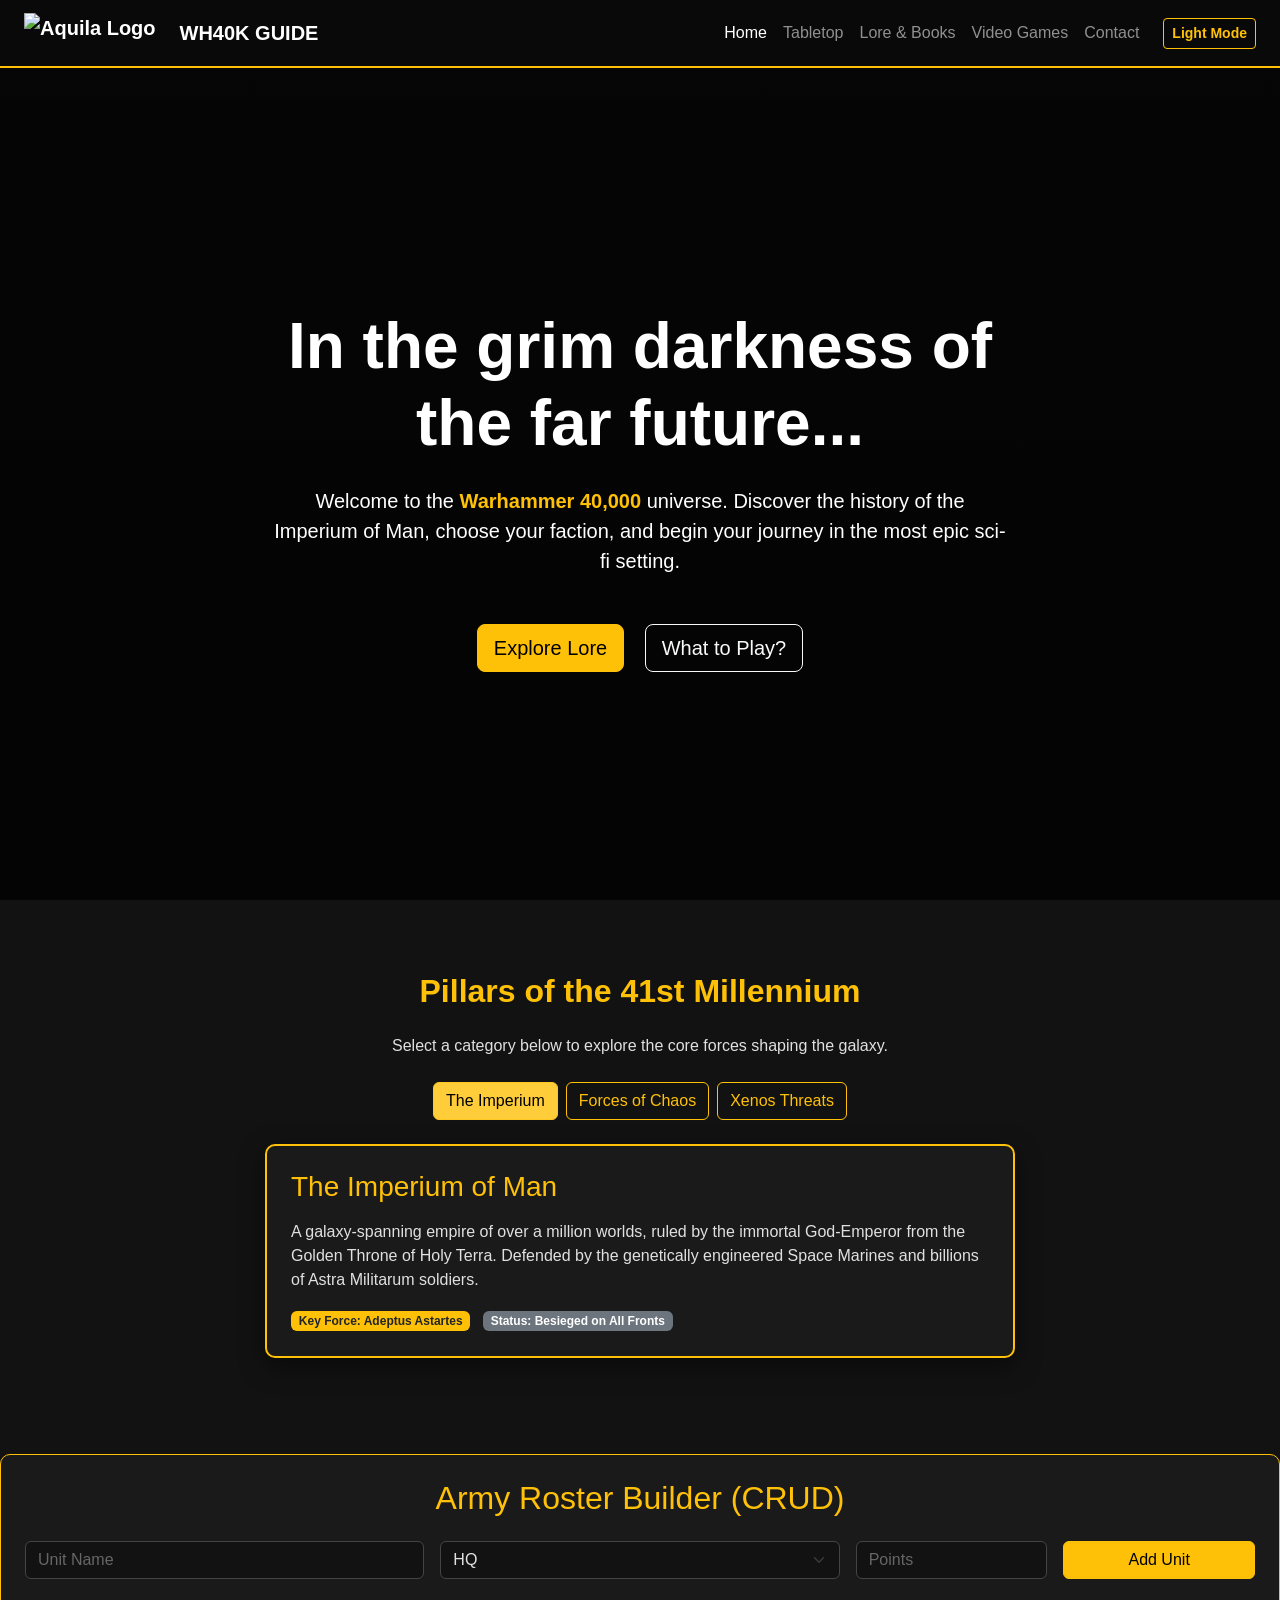
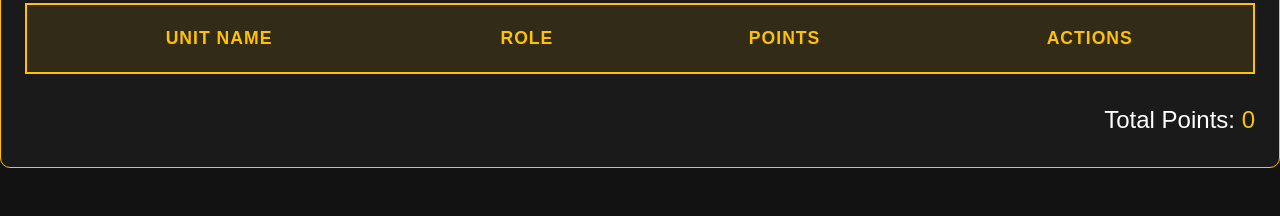
==== index.html @ 2de20d16 "final project changes" ====
<!DOCTYPE html>
<html lang="en">
<head>
    <meta charset="UTF-8">
    <meta name="viewport" content="width=device-width, initial-scale=1.0">
    <title>Warhammer 40,000 | Beginner's Guide</title>
    <link href="https://cdn.jsdelivr.net/npm/bootstrap@5.3.2/dist/css/bootstrap.min.css" rel="stylesheet">
    <link rel="stylesheet" href="css/style.css">
</head>
<body>

    <header>
        <nav class="navbar navbar-expand-lg navbar-dark fixed-top custom-navbar">
            <div class="container-fluid px-4"> 
                <a class="navbar-brand fw-bold d-flex align-items-center" href="index.html">
                    <img src="images/Aquila.jpg" alt="Aquila Logo" height="30" class="me-4"> 
                    WH40K GUIDE
                </a>
                
                <button class="navbar-toggler" type="button" data-bs-toggle="collapse" data-bs-target="#navbarNav">
                    <span class="navbar-toggler-icon"></span>
                </button>
                
                <div class="collapse navbar-collapse" id="navbarNav">
                    <ul class="navbar-nav ms-auto align-items-lg-center">
                        <li class="nav-item"><a class="nav-link active" href="index.html">Home</a></li>
                        <li class="nav-item"><a class="nav-link" href="tabletop.html">Tabletop</a></li>
                        <li class="nav-item"><a class="nav-link" href="lore.html">Lore & Books</a></li>
                        <li class="nav-item"><a class="nav-link" href="games.html">Video Games</a></li>
                        <li class="nav-item"><a class="nav-link" href="contact.html">Contact</a></li>
                        <li class="nav-item ms-lg-3 mt-2 mt-lg-0">
                            <button id="themeToggleBtn" class="btn btn-sm btn-outline-warning fw-bold">Light Mode</button>
                        </li>
                    </ul>
                </div>
            </div>
        </nav>
    </header>

    <main>
        <section class="hero-section d-flex align-items-center text-center">
            <div class="container">
                <div class="row justify-content-center">
                    <div class="col-lg-8">
                        <h1 class="display-3 fw-bold text-white mb-4">In the grim darkness of the far future...</h1>
                        <p class="lead text-white mb-5">
                            Welcome to the <span class="highlight">Warhammer 40,000</span> universe. 
                            Discover the history of the Imperium of Man, choose your faction, and begin your journey in the most epic sci-fi setting.
                        </p>
                        <div>
                            <a href="lore.html" class="btn btn-warning btn-lg me-3">Explore Lore</a>
                            <a href="games.html" class="btn btn-outline-light btn-lg">What to Play?</a>
                        </div>
                    </div>
                </div>
            </div>
        </section>

        <section class="container py-5 my-4">
            <h2 class="text-warning text-center fw-bold mb-4">Pillars of the 41st Millennium</h2>
            <p class="text-center mb-4">Select a category below to explore the core forces shaping the galaxy.</p>

            <div class="d-flex justify-content-center flex-wrap gap-2 mb-4" id="loreTabs">
                <button class="btn btn-warning lore-tab-btn active" data-tab="imperium">The Imperium</button>
                <button class="btn btn-outline-warning lore-tab-btn" data-tab="chaos">Forces of Chaos</button>
                <button class="btn btn-outline-warning lore-tab-btn" data-tab="xenos">Xenos Threats</button>
            </div>

            <div class="tab-display-card p-4 mx-auto" id="tabContentBox">
                <h3 class="text-warning mb-3" id="tabTitle">The Imperium of Man</h3>
                <p id="tabDescription">A galaxy-spanning empire of over a million worlds, ruled by the immortal God-Emperor from the Golden Throne of Holy Terra. Defended by the genetically engineered Space Marines and billions of Astra Militarum soldiers.</p>
                <div class="mt-3">
                    <span class="badge bg-warning text-dark me-2" id="tabKeyUnit">Key Force: Adeptus Astartes</span>
                    <span class="badge bg-secondary" id="tabStatus">Status: Besieged on All Fronts</span>
                </div>
            </div>
        </section>

        <section class="mt-5 mb-5 p-4" style="background-color: #1a1a1a; border: 1px solid #ffc107; border-radius: 10px;">
            <h2 class="text-warning text-center mb-4">Army Roster Builder (CRUD)</h2>
            <form id="rosterForm" class="row g-3 mb-4">
                <input type="hidden" id="unitId">
                <div class="col-md-4">
                    <input type="text" id="unitName" class="form-control custom-input" placeholder="Unit Name" required>
                </div>
                <div class="col-md-4">
                    <select id="unitRole" class="form-select custom-input" required>
                        <option value="HQ">HQ</option>
                        <option value="Troops">Troops</option>
                        <option value="Elites">Elites</option>
                        <option value="Heavy Support">Heavy Support</option>
                    </select>
                </div>
                <div class="col-md-2">
                    <input type="number" id="unitPoints" class="form-control custom-input" placeholder="Points" required>
                </div>
                <div class="col-md-2">
                    <button type="submit" class="btn btn-warning w-100" id="saveUnitBtn">Add Unit</button>
                </div>
            </form>
            <div class="table-responsive">
                <table class="table table-dark table-hover custom-table text-center">
                    <thead>
                        <tr>
                            <th>Unit Name</th>
                            <th>Role</th>
                            <th>Points</th>
                            <th>Actions</th>
                        </tr>
                    </thead>
                    <tbody id="rosterTableBody"></tbody>
                </table>
            </div>
            <h4 class="text-white text-end mt-3">Total Points: <span id="totalPoints" class="text-warning">0</span></h4>
        </section>
    </main>

    <script src="https://code.jquery.com/jquery-3.7.1.min.js"></script>
    <script src="https://cdn.jsdelivr.net/npm/bootstrap@5.3.2/dist/js/bootstrap.bundle.min.js"></script>
    <script src="js/script.js"></script>
    
</body>
</html>
---- css/style.css ----
body {
    font-family: 'Segoe UI', Tahoma, Geneva, Verdana, sans-serif;
    background-color: #121212;
    color: #e0e0e0;
    transition: background-color 0.3s ease, color 0.3s ease;
}

body.light-theme {
    background-color: #f4efe6;
    color: #1f1f1f;
}

body.light-theme h1,
body.light-theme p.lead {
    color: #1f1f1f !important;
}

body.light-theme .hero-section h1,
body.light-theme .hero-section p.lead {
    color: #ffffff !important;
}

body.light-theme .game-card,
body.light-theme .contact-form-container,
body.light-theme .tab-display-card,
body.light-theme .reading-list-panel,
body.light-theme .filter-bar,
body.light-theme .faction-details {
    background-color: #ffffff;
    color: #1f1f1f;
    border-color: #b8860b;
}

body.light-theme .game-content p {
    color: #333333;
}

body.light-theme .custom-input {
    background-color: #fffdf9;
    color: #1f1f1f;
    border-color: #aaa;
}

.custom-navbar {
    background-color: rgba(10, 10, 10, 0.9);
    backdrop-filter: blur(5px);
    border-bottom: 2px solid #ffc107;
}

.hero-section {
    height: 100vh; 
    background: linear-gradient(rgba(0, 0, 0, 0.7), rgba(0, 0, 0, 0.8)), url('https://assets.warhammer-community.com/art_spacemarines-oct03-image16-l3uo2idymc.jpg') no-repeat center center/cover;
    padding-top: 80px;
}

.custom-navbar img {
    height: 40px;
    width: auto;
    display: block;
}

.highlight {
    color: #ffc107;
    font-weight: bold;
}

.tab-display-card {
    max-width: 750px;
    background-color: #1a1a1a;
    border: 2px solid #ffc107;
    border-radius: 10px;
    box-shadow: 0 8px 24px rgba(0, 0, 0, 0.5);
}

@media (max-width: 768px) {
    .hero-section h1 {
        font-size: 2.5rem;
    }
    
    .hero-section .btn {
        display: block;
        margin-bottom: 15px;
        width: 100%; 
    }
    
    .hero-section .me-3 {
        margin-right: 0 !important; 
    }
}

.tabletop-grid {
    display: grid;
    grid-template-columns: repeat(3, 1fr);
    gap: 25px; 
    margin-bottom: 40px;
}

.grid-item {
    position: relative;
    overflow: hidden;
    border-radius: 10px;
    border: 2px solid #ffc107;
    aspect-ratio: 1 / 1;
    background-color: #1a1a1a;
    cursor: pointer;
}

.grid-item img {
    width: 100%;
    height: 100%;
    object-fit: cover;
    transition: transform 0.4s ease;
}

.grid-caption {
    position: absolute;
    bottom: 0;
    left: 0;
    width: 100%;
    background: rgba(0, 0, 0, 0.85);
    color: #ffc107;
    text-align: center;
    padding: 15px;
    font-weight: bold;
    font-size: 1.2rem;
    text-transform: uppercase;
    transform: translateY(100%);
    transition: transform 0.4s ease;
}

.grid-item:hover img {
    transform: scale(1.1); 
}

.grid-item:hover .grid-caption {
    transform: translateY(0);
}

.faction-details {
    display: none;
    background-color: #1a1a1a;
    border: 1px solid #ffc107;
    border-radius: 8px;
    font-size: 0.95rem;
}

.lightbox-overlay {
    display: none;
    position: fixed;
    top: 0;
    left: 0;
    width: 100%;
    height: 100%;
    background-color: rgba(0, 0, 0, 0.9);
    z-index: 2000;
    justify-content: center;
    align-items: center;
    padding: 20px;
}

.lightbox-box img {
    max-width: 90vw;
    max-height: 75vh;
    border: 3px solid #ffc107;
    border-radius: 10px;
    object-fit: contain;
}

@media (max-width: 768px) {
    .tabletop-grid {
        grid-template-columns: 1fr;
    }
}

.caption-link {
    color: #ffc107; 
    text-decoration: none;
    transition: color 0.3s ease;
}

.caption-link:hover {
    color: #ffffff;
    text-decoration: underline; 
}

.custom-table {
    border: 2px solid #ffc107;
}

.custom-table th {
    background-color: rgba(255, 193, 7, 0.1) !important;
    color: #ffc107 !important;
    text-transform: uppercase;
    font-size: 1.1rem;
    letter-spacing: 1px;
    border-bottom: 2px solid #ffc107 !important;
}

.custom-table td, .custom-table th {
    border-color: rgba(255, 193, 7, 0.2);
    padding: 20px 15px;
}

.custom-table tbody tr:hover td {
    background-color: rgba(255, 193, 7, 0.05) !important;
}

.reading-list-panel,
.filter-bar {
    background-color: #1a1a1a;
    border: 1px solid #ffc107;
    border-radius: 10px;
}

.reading-item {
    background-color: #121212;
    color: #e0e0e0;
    border: 1px solid #333;
}

.reading-item.completed-book span {
    text-decoration: line-through;
    color: #888;
}

.games-container {
    display: flex;
    flex-wrap: wrap; 
    justify-content: center;
    gap: 30px;
}

.game-card {
    display: flex;
    flex-direction: column;
    width: 350px;
    background-color: #1a1a1a;
    border: 1px solid #333;
    border-radius: 10px;
    overflow: hidden;
    transition: transform 0.3s ease, box-shadow 0.3s ease, border-color 0.3s ease;
}

.game-card:hover {
    transform: translateY(-10px);
    box-shadow: 0 10px 20px rgba(255, 193, 7, 0.2);
    border-color: #ffc107;
}

.game-img {
    width: 100%;
    height: 200px;
    object-fit: cover;
}

.game-content {
    display: flex;
    flex-direction: column;
    padding: 20px;
    flex-grow: 1;
}

.game-content p {
    color: #cccccc;
    font-size: 0.95rem;
    line-height: 1.6;
}

.contact-form-container {
    background-color: #1a1a1a;
    padding: 40px;
    border-radius: 10px;
    border: 1px solid #333;
    box-shadow: 0 10px 30px rgba(0, 0, 0, 0.5);
}

.custom-input {
    background-color: #121212;
    border: 1px solid #444;
    color: #e0e0e0;
}

.custom-input::placeholder {
    color: #666;
}

.custom-input:focus {
    background-color: #121212;
    border-color: #ffc107;
    box-shadow: 0 0 0 0.25rem rgba(255, 193, 7, 0.25);
    color: #fff;
}

.custom-input option {
    background-color: #121212;
    color: #e0e0e0;
}

.input-error-border {
    border-color: #dc3545 !important;
}

.input-valid-border {
    border-color: #198754 !important;
}

.validation-error {
    color: #ff6b6b;
    font-size: 0.875rem;
    margin-top: 5px;
    min-height: 20px;
}

.success-banner {
    background-color: rgba(25, 135, 84, 0.2);
    border: 1px solid #198754;
    color: #75b798;
    padding: 15px;
    border-radius: 8px;
    text-align: center;
    font-weight: bold;
}


.api-book-card {
    background-color: #121212;
    border: 1px solid #333;
    border-radius: 8px;
    padding: 15px;
    height: 100%;
    display: flex;
    flex-direction: column;
}
.api-book-card h5 {
    color: #ffc107;
    margin-bottom: 10px;
}
.api-book-card p {
    font-size: 0.9rem;
    color: #ccc;
    margin-bottom: 5px;
}
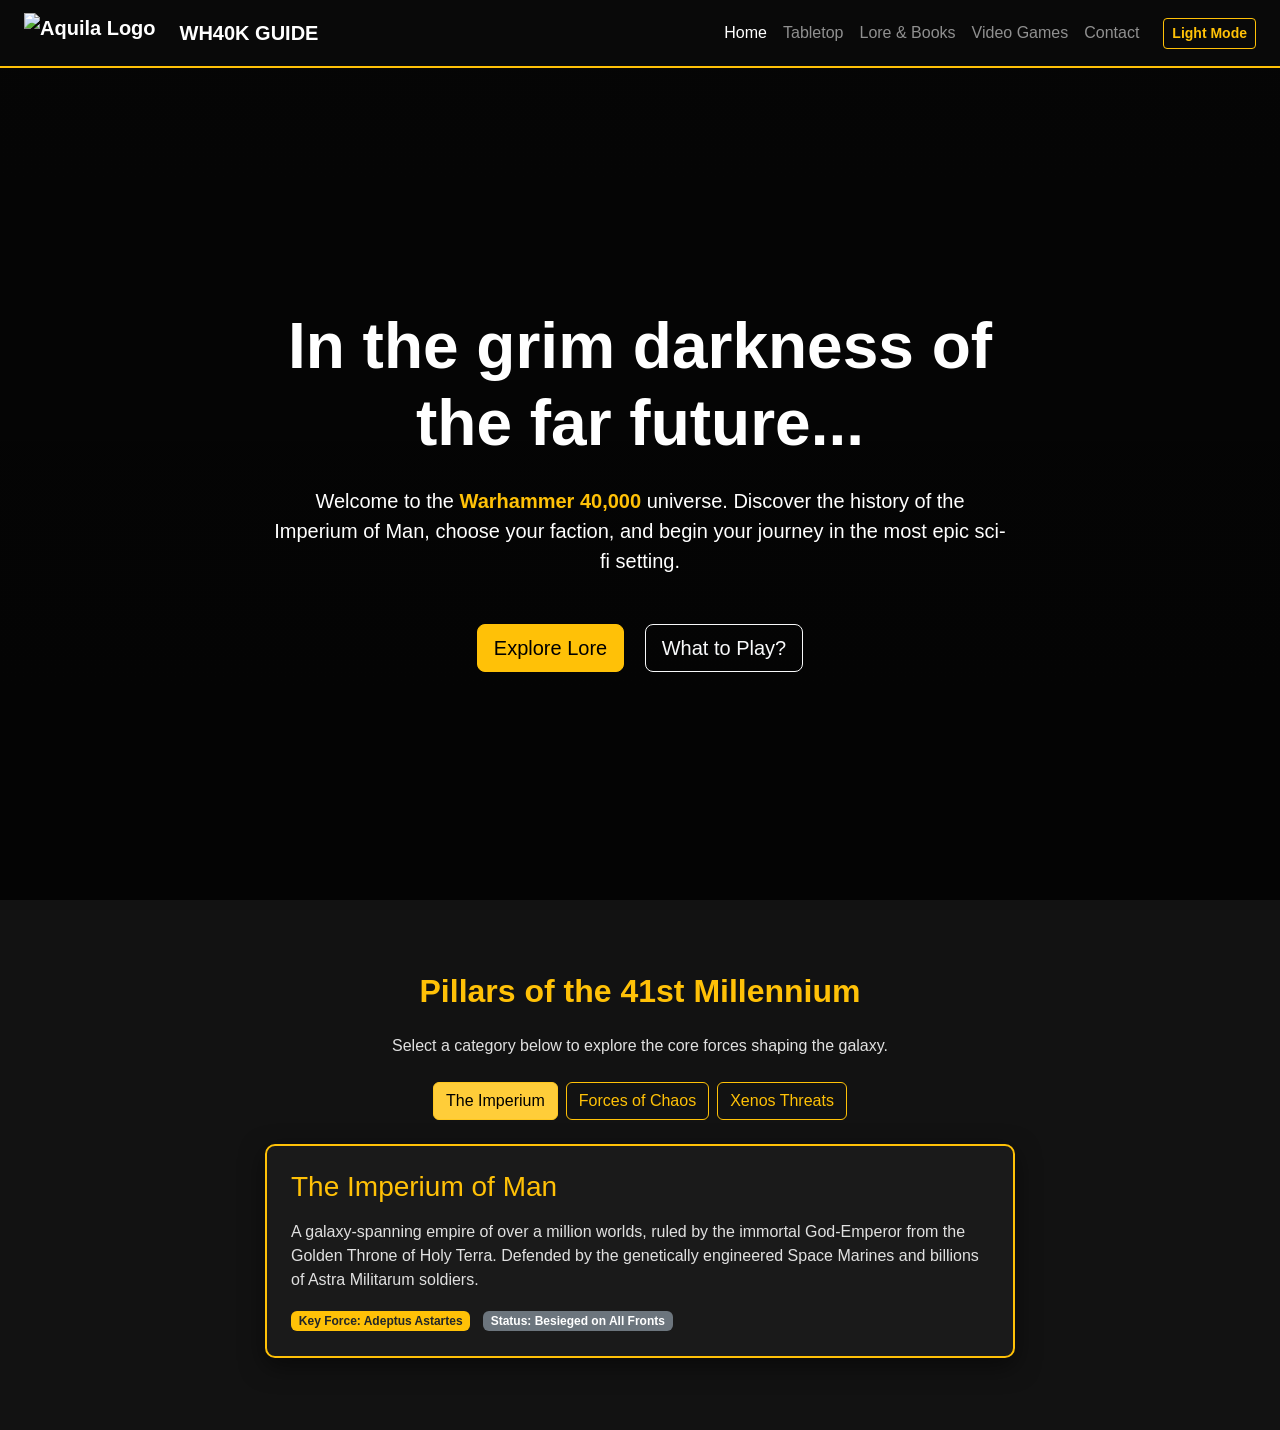
==== commit e5e786cf: "changes" ====
--- a/index.html
+++ b/index.html
@@ -76,43 +76,7 @@
             </div>
         </section>
 
-        <section class="mt-5 mb-5 p-4" style="background-color: #1a1a1a; border: 1px solid #ffc107; border-radius: 10px;">
-            <h2 class="text-warning text-center mb-4">Army Roster Builder (CRUD)</h2>
-            <form id="rosterForm" class="row g-3 mb-4">
-                <input type="hidden" id="unitId">
-                <div class="col-md-4">
-                    <input type="text" id="unitName" class="form-control custom-input" placeholder="Unit Name" required>
-                </div>
-                <div class="col-md-4">
-                    <select id="unitRole" class="form-select custom-input" required>
-                        <option value="HQ">HQ</option>
-                        <option value="Troops">Troops</option>
-                        <option value="Elites">Elites</option>
-                        <option value="Heavy Support">Heavy Support</option>
-                    </select>
-                </div>
-                <div class="col-md-2">
-                    <input type="number" id="unitPoints" class="form-control custom-input" placeholder="Points" required>
-                </div>
-                <div class="col-md-2">
-                    <button type="submit" class="btn btn-warning w-100" id="saveUnitBtn">Add Unit</button>
-                </div>
-            </form>
-            <div class="table-responsive">
-                <table class="table table-dark table-hover custom-table text-center">
-                    <thead>
-                        <tr>
-                            <th>Unit Name</th>
-                            <th>Role</th>
-                            <th>Points</th>
-                            <th>Actions</th>
-                        </tr>
-                    </thead>
-                    <tbody id="rosterTableBody"></tbody>
-                </table>
-            </div>
-            <h4 class="text-white text-end mt-3">Total Points: <span id="totalPoints" class="text-warning">0</span></h4>
-        </section>
+        
     </main>
 
     <script src="https://code.jquery.com/jquery-3.7.1.min.js"></script>
